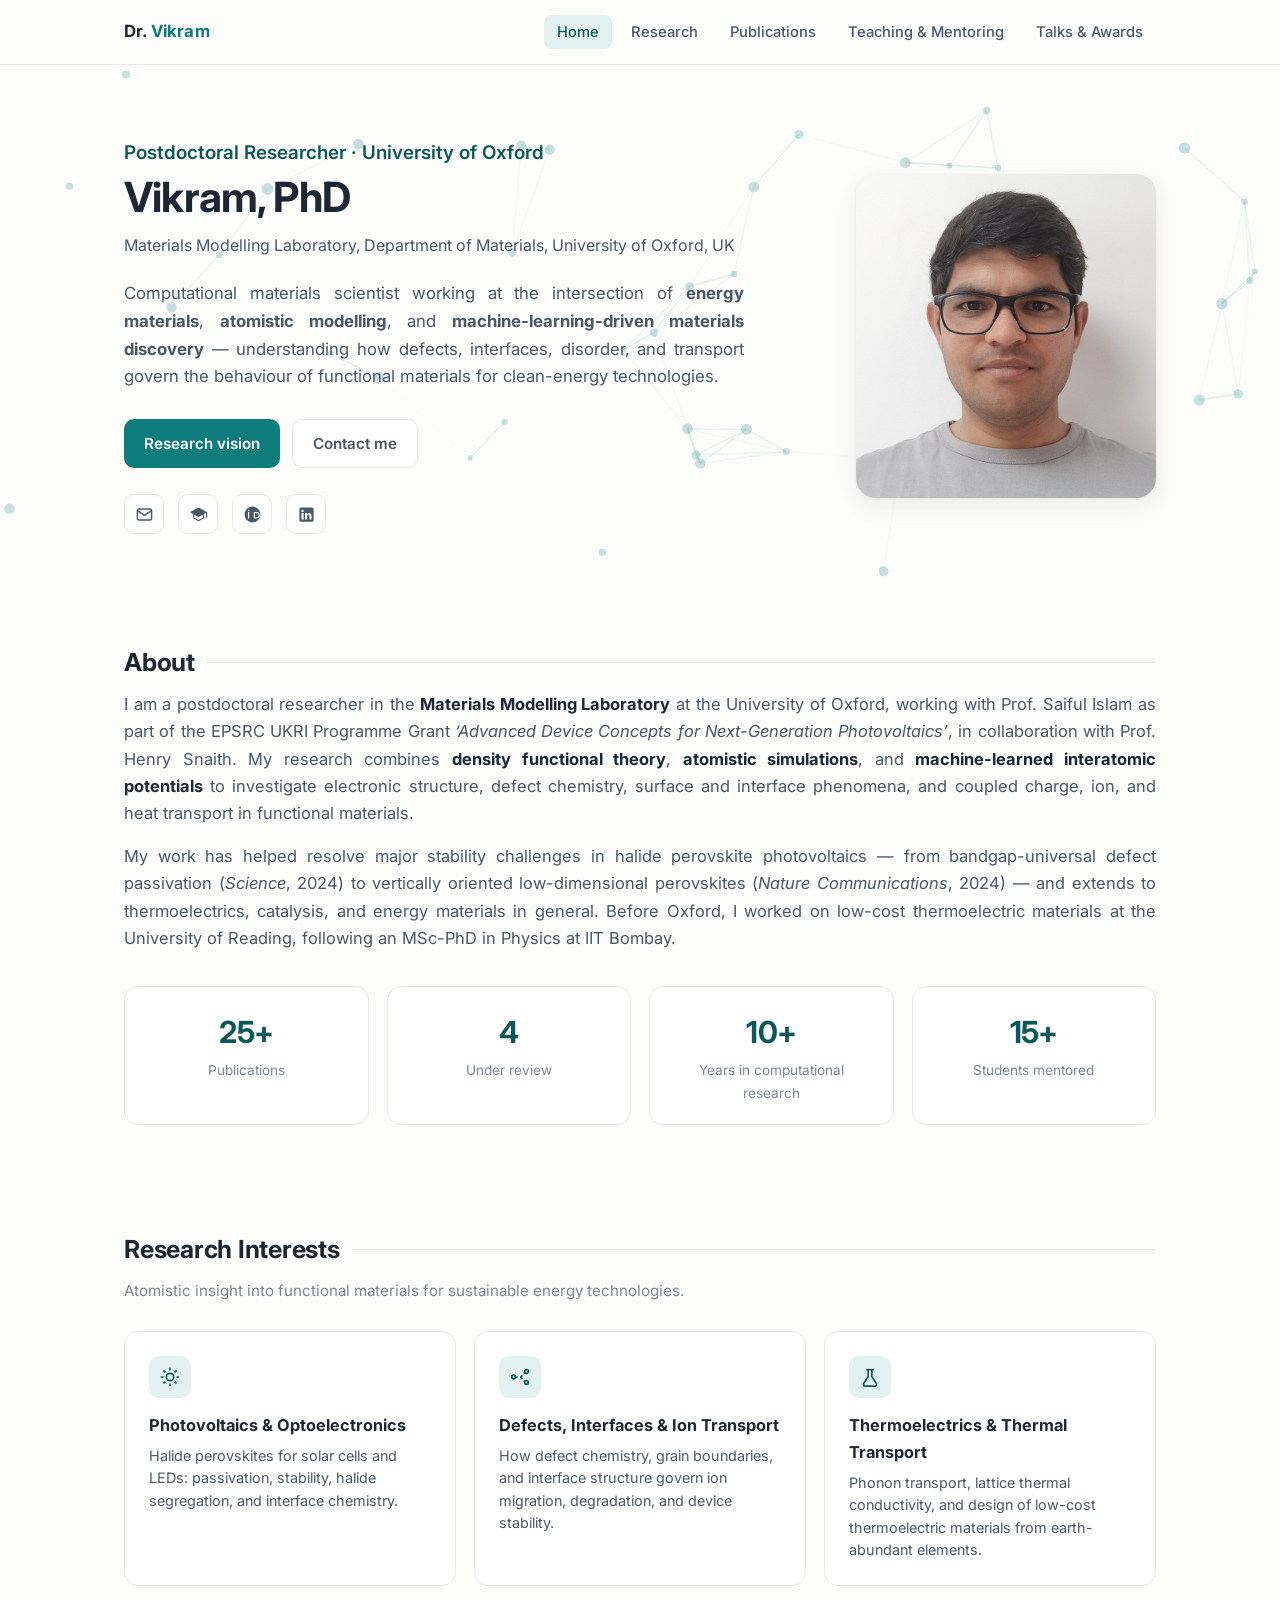
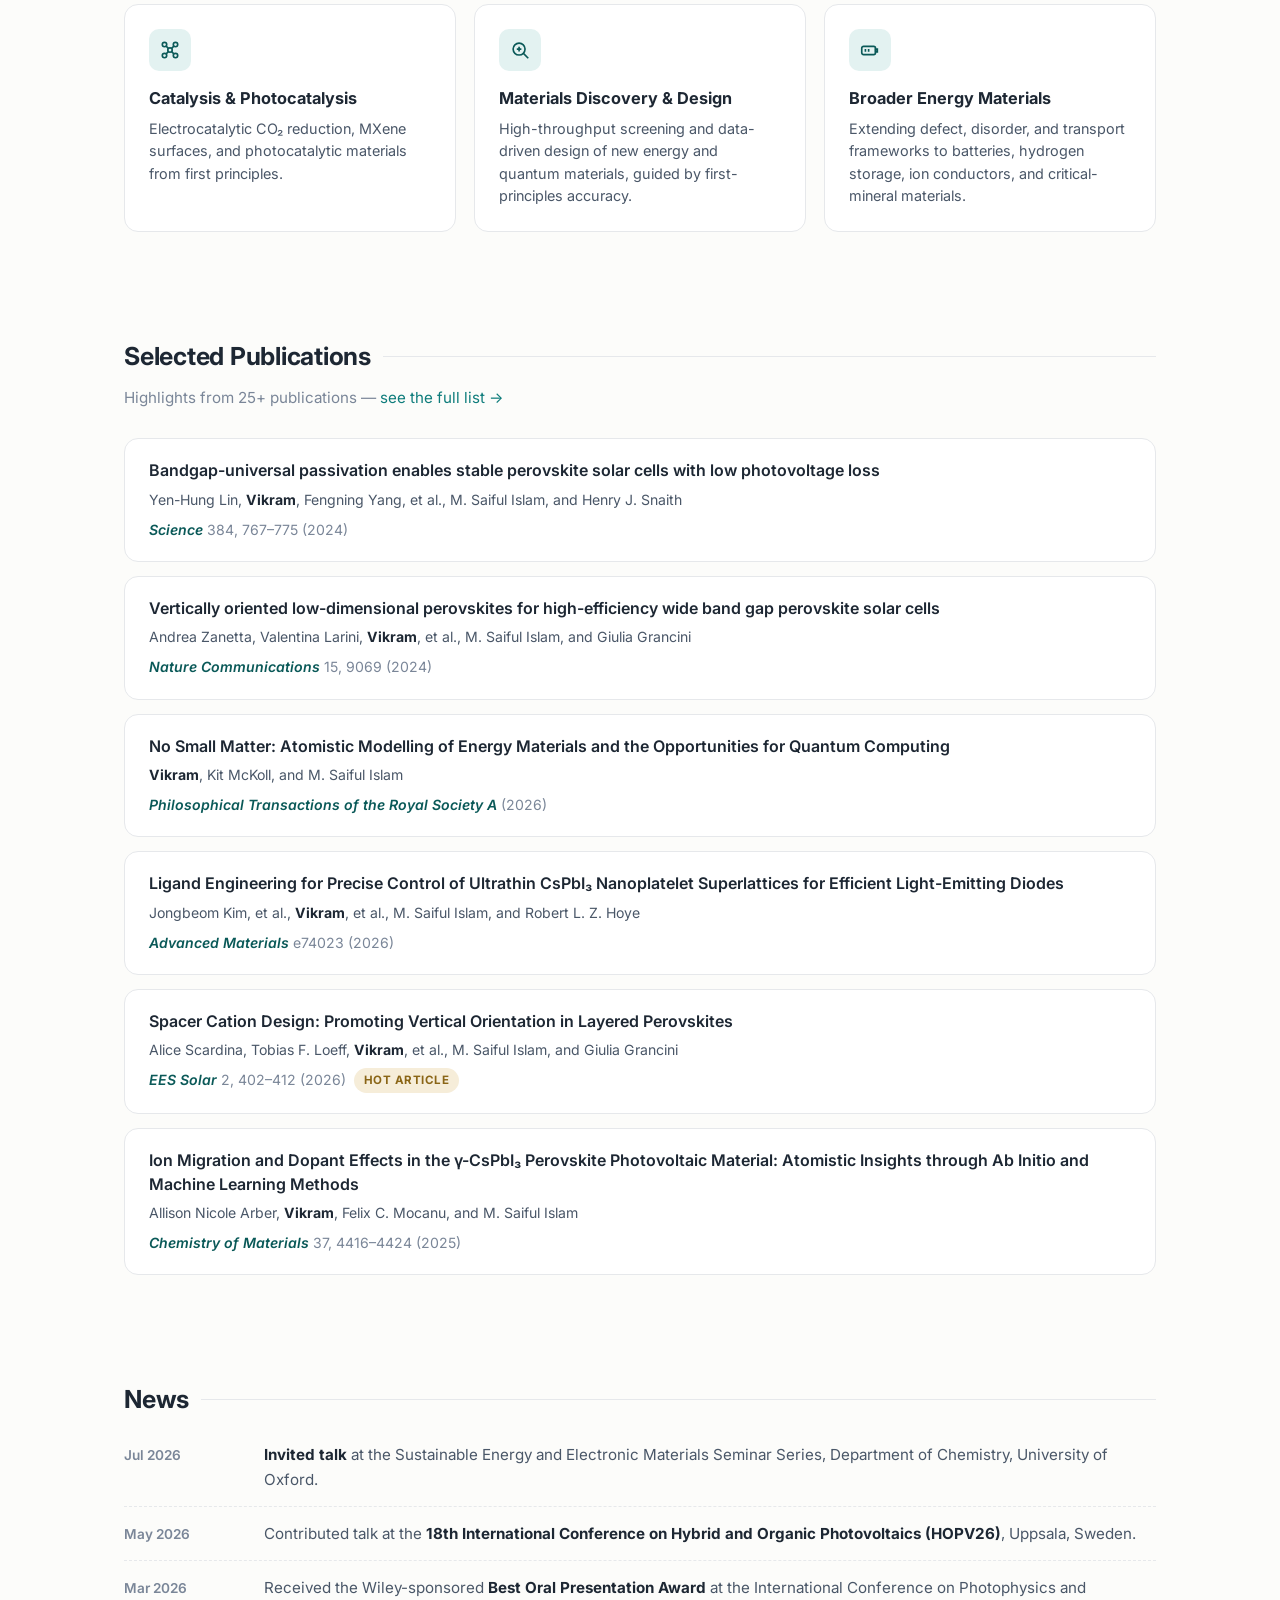
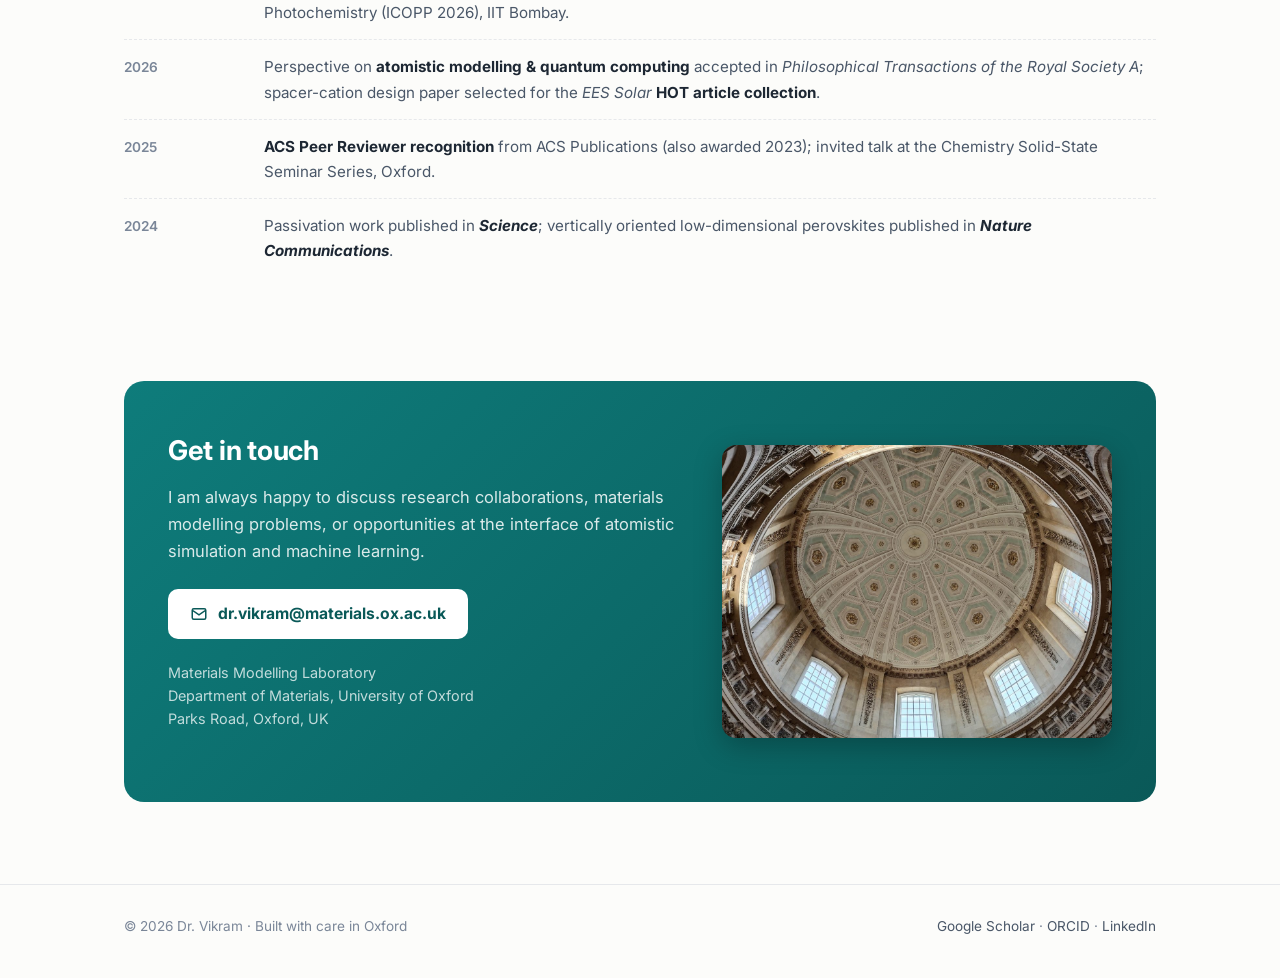
==== index.html @ 6ea8438c "Personal academic website — initial version Five-page static site: home, research, publications, tea" ====
﻿<!DOCTYPE html>
<html lang="en">
<head>
  <meta charset="UTF-8">
  <meta name="viewport" content="width=device-width, initial-scale=1.0">
  <title>Dr. Vikram — Computational Materials Scientist</title>
  <meta name="description" content="Dr. Vikram — Postdoctoral Researcher at the University of Oxford. Computational materials scientist working on energy materials, atomistic modelling, and machine-learning-driven materials discovery.">
  <link rel="preconnect" href="https://fonts.googleapis.com">
  <link rel="preconnect" href="https://fonts.gstatic.com" crossorigin>
  <link href="https://fonts.googleapis.com/css2?family=Inter:wght@400;500;600;700;800&display=swap" rel="stylesheet">
  <link rel="stylesheet" href="css/style.css">
</head>
<body>

<nav class="nav">
  <div class="nav-inner">
    <a class="nav-brand" href="index.html">Dr. <span>Vikram</span></a>
    <button class="nav-toggle" aria-label="Toggle menu">
      <svg viewBox="0 0 24 24" fill="none" stroke="currentColor" stroke-width="2" stroke-linecap="round"><line x1="4" y1="7" x2="20" y2="7"/><line x1="4" y1="12" x2="20" y2="12"/><line x1="4" y1="17" x2="20" y2="17"/></svg>
    </button>
    <ul class="nav-links">
      <li><a href="index.html" class="active">Home</a></li>
      <li><a href="research.html">Research</a></li>
      <li><a href="publications.html">Publications</a></li>
      <li><a href="teaching.html">Teaching &amp; Mentoring</a></li>
      <li><a href="talks.html">Talks &amp; Awards</a></li>
    </ul>
  </div>
</nav>

<header class="hero">
  <canvas class="hero-bg" id="hero-canvas" aria-hidden="true"></canvas>
  <div class="container hero-grid">
    <div>
      <p class="subtitle">Postdoctoral Researcher · University of Oxford</p>
      <h1>Vikram, PhD</h1>
      <p class="affiliation">Materials Modelling Laboratory, Department of Materials, University of Oxford, UK</p>
      <p class="lead">
        Computational materials scientist working at the intersection of <strong>energy materials</strong>,
        <strong>atomistic modelling</strong>, and <strong>machine-learning-driven materials discovery</strong> —
        understanding how defects, interfaces, disorder, and transport govern the behaviour of
        functional materials for clean-energy technologies.
      </p>
      <div class="hero-actions">
        <a class="btn btn-primary" href="research.html">Research vision</a>
        <a class="btn btn-ghost" href="#contact">Contact me</a>
      </div>
      <div class="icon-row">
        <a href="mailto:dr.vikram@materials.ox.ac.uk" aria-label="Email" title="Email">
          <svg viewBox="0 0 24 24" fill="none" stroke="currentColor" stroke-width="1.8"><rect x="3" y="5" width="18" height="14" rx="2"/><path d="M3 7l9 6 9-6"/></svg>
        </a>
        <a href="https://scholar.google.com/citations?user=Y_mPQDgAAAAJ&amp;hl=en" target="_blank" rel="noopener" aria-label="Google Scholar" title="Google Scholar">
          <svg viewBox="0 0 24 24" fill="currentColor"><path d="M12 3L1 9l4 2.18v4.82c0 .5.28.96.72 1.2l5.56 3.04c.45.24.99.24 1.44 0l5.56-3.04c.44-.24.72-.7.72-1.2v-4.82L21.5 10v6h1.5V9L12 3zm5.5 12.99l-5.5 3-5.5-3v-3.72L12 15l5.5-2.73v3.72z"/></svg>
        </a>
        <a href="https://orcid.org/0000-0002-5734-6905" target="_blank" rel="noopener" aria-label="ORCID" title="ORCID">
          <svg viewBox="0 0 24 24" fill="currentColor"><path d="M12 2C6.48 2 2 6.48 2 12s4.48 10 10 10 10-4.48 10-10S17.52 2 12 2zM7.86 17.06H6.35V8.99h1.51v8.07zm-.76-9.17c-.55 0-.99-.44-.99-.99s.44-.99.99-.99.99.44.99.99-.44.99-.99.99zm10.03 9.17h-3.6V8.99h3.46c2.83 0 4.44 1.68 4.44 4.03 0 2.39-1.72 4.04-4.3 4.04zm-.14-6.72h-1.95v5.37h1.99c1.86 0 2.88-1.09 2.88-2.69 0-1.58-1.03-2.68-2.92-2.68z"/></svg>
        </a>
        <a href="https://www.linkedin.com/in/dr-vikram-b2b9211b3/" target="_blank" rel="noopener" aria-label="LinkedIn" title="LinkedIn">
          <svg viewBox="0 0 24 24" fill="currentColor"><path d="M19 3a2 2 0 012 2v14a2 2 0 01-2 2H5a2 2 0 01-2-2V5a2 2 0 012-2h14zM8.34 18.34V10.2H5.67v8.14h2.67zM7 9.08a1.55 1.55 0 100-3.1 1.55 1.55 0 000 3.1zm11.34 9.26v-4.66c0-2.5-1.33-3.66-3.11-3.66-1.43 0-2.08.79-2.44 1.35V10.2H10.1c.04.76 0 8.14 0 8.14h2.68v-4.55c0-.24.02-.48.09-.66.19-.48.63-.98 1.37-.98.97 0 1.36.74 1.36 1.82v4.37h2.74z"/></svg>
        </a>
      </div>
    </div>
    <img class="hero-photo" src="assets/photo.jpeg" alt="Portrait of Dr. Vikram">
  </div>
</header>

<main class="container">

  <section id="about" class="reveal">
    <h2 class="section-title">About</h2>
    <div class="prose">
      <p>
        I am a postdoctoral researcher in the <strong>Materials Modelling Laboratory</strong> at the University of
        Oxford, working with Prof. Saiful Islam as part of the EPSRC UKRI Programme Grant
        <em>&lsquo;Advanced Device Concepts for Next-Generation Photovoltaics&rsquo;</em>, in collaboration with
        Prof. Henry Snaith. My research combines <strong>density functional theory</strong>, <strong>atomistic
        simulations</strong>, and <strong>machine-learned interatomic potentials</strong> to investigate electronic
        structure, defect chemistry, surface and interface phenomena, and coupled charge, ion, and heat transport
        in functional materials.
      </p>
      <p>
        My work has helped resolve major stability challenges in halide perovskite photovoltaics — from
        bandgap-universal defect passivation (<em>Science</em>, 2024) to vertically oriented low-dimensional
        perovskites (<em>Nature Communications</em>, 2024) — and extends to thermoelectrics, catalysis, and
        energy materials in general. Before Oxford, I worked on low-cost thermoelectric
        materials at the University of Reading, following an MSc-PhD in Physics at IIT Bombay.
      </p>
    </div>
    <div class="stats">
      <div class="stat"><div class="num">25+</div><div class="label">Publications</div></div>
      <div class="stat"><div class="num">4</div><div class="label">Under review</div></div>
      <div class="stat"><div class="num">10+</div><div class="label">Years in computational research</div></div>
      <div class="stat"><div class="num">15+</div><div class="label">Students mentored</div></div>
    </div>
  </section>

  <section id="interests" class="reveal">
    <h2 class="section-title">Research Interests</h2>
    <p class="section-sub">Atomistic insight into functional materials for sustainable energy technologies.</p>
    <div class="card-grid">
      <div class="card">
        <div class="card-icon"><svg viewBox="0 0 24 24" fill="none" stroke="currentColor" stroke-width="1.8"><circle cx="12" cy="12" r="4"/><path d="M12 2v3M12 19v3M2 12h3M19 12h3M4.9 4.9l2.1 2.1M17 17l2.1 2.1M19.1 4.9L17 7M7 17l-2.1 2.1"/></svg></div>
        <h3>Photovoltaics &amp; Optoelectronics</h3>
        <p>Halide perovskites for solar cells and LEDs: passivation, stability, halide segregation, and interface chemistry.</p>
      </div>
      <div class="card">
        <div class="card-icon"><svg viewBox="0 0 24 24" fill="none" stroke="currentColor" stroke-width="1.8"><circle cx="5" cy="12" r="2"/><circle cx="19" cy="6" r="2"/><circle cx="19" cy="18" r="2"/><path d="M7 12h6M13 12l4-5M13 12l4 5" stroke-dasharray="2.5 2.5"/></svg></div>
        <h3>Defects, Interfaces &amp; Ion Transport</h3>
        <p>How defect chemistry, grain boundaries, and interface structure govern ion migration, degradation, and device stability.</p>
      </div>
      <div class="card">
        <div class="card-icon"><svg viewBox="0 0 24 24" fill="none" stroke="currentColor" stroke-width="1.8"><path d="M14 4v7.5l4.5 7A2 2 0 0116.8 22H7.2a2 2 0 01-1.7-3.5L10 11.5V4"/><path d="M8 4h8"/></svg></div>
        <h3>Thermoelectrics &amp; Thermal Transport</h3>
        <p>Phonon transport, lattice thermal conductivity, and design of low-cost thermoelectric materials from earth-abundant elements.</p>
      </div>
      <div class="card">
        <div class="card-icon"><svg viewBox="0 0 24 24" fill="none" stroke="currentColor" stroke-width="1.8"><circle cx="6" cy="6" r="2.4"/><circle cx="18" cy="6" r="2.4"/><circle cx="6" cy="18" r="2.4"/><circle cx="18" cy="18" r="2.4"/><circle cx="12" cy="12" r="2.4"/><path d="M7.8 7.8l2.4 2.4M16.2 7.8l-2.4 2.4M7.8 16.2l2.4-2.4M16.2 16.2l-2.4-2.4"/></svg></div>
        <h3>Catalysis &amp; Photocatalysis</h3>
        <p>Electrocatalytic CO&#8322; reduction, MXene surfaces, and photocatalytic materials from first principles.</p>
      </div>
      <div class="card">
        <div class="card-icon"><svg viewBox="0 0 24 24" fill="none" stroke="currentColor" stroke-width="1.8"><circle cx="11" cy="11" r="6.5"/><path d="M16 16l5 5"/><path d="M8.5 11h5M11 8.5v5"/></svg></div>
        <h3>Materials Discovery &amp; Design</h3>
        <p>High-throughput screening and data-driven design of new energy and quantum materials, guided by first-principles accuracy.</p>
      </div>
      <div class="card">
        <div class="card-icon"><svg viewBox="0 0 24 24" fill="none" stroke="currentColor" stroke-width="1.8"><rect x="3" y="8" width="15" height="9" rx="2"/><path d="M18 11h2v3h-2z"/><path d="M7 11v3M10.5 11v3"/></svg></div>
        <h3>Broader Energy Materials</h3>
        <p>Extending defect, disorder, and transport frameworks to batteries, hydrogen storage, ion conductors, and critical-mineral materials.</p>
      </div>
    </div>
  </section>

  <section id="selected-pubs" class="reveal">
    <h2 class="section-title">Selected Publications</h2>
    <p class="section-sub">Highlights from 25+ publications — <a href="publications.html">see the full list &rarr;</a></p>
    <ul class="pub-list">
      <li class="pub">
        <div class="pub-title">Bandgap-universal passivation enables stable perovskite solar cells with low photovoltage loss</div>
        <div class="pub-authors">Yen-Hung Lin, <span class="me">Vikram</span>, Fengning Yang, et al., M. Saiful Islam, and Henry J. Snaith</div>
        <div class="pub-venue"><span class="journal">Science</span> 384, 767–775 (2024)</div>
      </li>
      <li class="pub">
        <div class="pub-title">Vertically oriented low-dimensional perovskites for high-efficiency wide band gap perovskite solar cells</div>
        <div class="pub-authors">Andrea Zanetta, Valentina Larini, <span class="me">Vikram</span>, et al., M. Saiful Islam, and Giulia Grancini</div>
        <div class="pub-venue"><span class="journal">Nature Communications</span> 15, 9069 (2024)</div>
      </li>
      <li class="pub">
        <div class="pub-title">No Small Matter: Atomistic Modelling of Energy Materials and the Opportunities for Quantum Computing</div>
        <div class="pub-authors"><span class="me">Vikram</span>, Kit McKoll, and M. Saiful Islam</div>
        <div class="pub-venue"><span class="journal">Philosophical Transactions of the Royal Society A</span> (2026)</div>
      </li>
      <li class="pub">
        <div class="pub-title">Ligand Engineering for Precise Control of Ultrathin CsPbI&#8323; Nanoplatelet Superlattices for Efficient Light-Emitting Diodes</div>
        <div class="pub-authors">Jongbeom Kim, et al., <span class="me">Vikram</span>, et al., M. Saiful Islam, and Robert L. Z. Hoye</div>
        <div class="pub-venue"><span class="journal">Advanced Materials</span> e74023 (2026)</div>
      </li>
      <li class="pub">
        <div class="pub-title">Spacer Cation Design: Promoting Vertical Orientation in Layered Perovskites</div>
        <div class="pub-authors">Alice Scardina, Tobias F. Loeff, <span class="me">Vikram</span>, et al., M. Saiful Islam, and Giulia Grancini</div>
        <div class="pub-venue"><span class="journal">EES Solar</span> 2, 402–412 (2026)<span class="badge gold">HOT Article</span></div>
      </li>
      <li class="pub">
        <div class="pub-title">Ion Migration and Dopant Effects in the &gamma;-CsPbI&#8323; Perovskite Photovoltaic Material: Atomistic Insights through Ab Initio and Machine Learning Methods</div>
        <div class="pub-authors">Allison Nicole Arber, <span class="me">Vikram</span>, Felix C. Mocanu, and M. Saiful Islam</div>
        <div class="pub-venue"><span class="journal">Chemistry of Materials</span> 37, 4416–4424 (2025)</div>
      </li>
    </ul>
  </section>

  <section id="news" class="reveal">
    <h2 class="section-title">News</h2>
    <ul class="news-list">
      <li class="news-item">
        <div class="news-date">Jul 2026</div>
        <div class="news-text"><strong>Invited talk</strong> at the Sustainable Energy and Electronic Materials Seminar Series, Department of Chemistry, University of Oxford.</div>
      </li>
      <li class="news-item">
        <div class="news-date">May 2026</div>
        <div class="news-text">Contributed talk at the <strong>18th International Conference on Hybrid and Organic Photovoltaics (HOPV26)</strong>, Uppsala, Sweden.</div>
      </li>
      <li class="news-item">
        <div class="news-date">Mar 2026</div>
        <div class="news-text">Received the Wiley-sponsored <strong>Best Oral Presentation Award</strong> at the International Conference on Photophysics and Photochemistry (ICOPP 2026), IIT Bombay.</div>
      </li>
      <li class="news-item">
        <div class="news-date">2026</div>
        <div class="news-text">Perspective on <strong>atomistic modelling &amp; quantum computing</strong> accepted in <em>Philosophical Transactions of the Royal Society A</em>; spacer-cation design paper selected for the <em>EES Solar</em> <strong>HOT article collection</strong>.</div>
      </li>
      <li class="news-item">
        <div class="news-date">2025</div>
        <div class="news-text"><strong>ACS Peer Reviewer recognition</strong> from ACS Publications (also awarded 2023); invited talk at the Chemistry Solid-State Seminar Series, Oxford.</div>
      </li>
      <li class="news-item">
        <div class="news-date">2024</div>
        <div class="news-text">Passivation work published in <strong><em>Science</em></strong>; vertically oriented low-dimensional perovskites published in <strong><em>Nature Communications</em></strong>.</div>
      </li>
    </ul>
  </section>

  <section id="contact" class="reveal">
    <div class="contact-box">
      <div class="contact-grid">
        <div>
          <h2>Get in touch</h2>
          <p>
            I am always happy to discuss research collaborations, materials modelling problems,
            or opportunities at the interface of atomistic simulation and machine learning.
          </p>
          <a class="email" href="mailto:dr.vikram@materials.ox.ac.uk">
            <svg width="18" height="18" viewBox="0 0 24 24" fill="none" stroke="currentColor" stroke-width="2"><rect x="3" y="5" width="18" height="14" rx="2"/><path d="M3 7l9 6 9-6"/></svg>
            dr.vikram@materials.ox.ac.uk
          </a>
          <p class="addr">
            Materials Modelling Laboratory<br>
            Department of Materials, University of Oxford<br>
            Parks Road, Oxford, UK
          </p>
        </div>
        <img class="contact-photo" src="assets/contact.jpg" alt="Looking up into an ornate dome ceiling in Oxford">
      </div>
    </div>
  </section>

</main>

<footer>
  <div class="footer-inner">
    <div>&copy; 2026 Dr. Vikram · Built with care in Oxford</div>
    <div>
      <a href="https://scholar.google.com/citations?user=Y_mPQDgAAAAJ&amp;hl=en" target="_blank" rel="noopener">Google Scholar</a> ·
      <a href="https://orcid.org/0000-0002-5734-6905" target="_blank" rel="noopener">ORCID</a> ·
      <a href="https://www.linkedin.com/in/dr-vikram-b2b9211b3/" target="_blank" rel="noopener">LinkedIn</a>
    </div>
  </div>
</footer>

<script src="js/main.js"></script>
<script src="js/hero-bg.js"></script>
</body>
</html>
---- css/style.css ----
/* ===== Vikram — personal academic website ===== */
:root {
  --bg: #fcfcfa;
  --surface: #ffffff;
  --ink: #1d2733;
  --ink-soft: #4a5768;
  --ink-faint: #7a8698;
  --accent: #0e7c7b;
  --accent-dark: #0a5958;
  --accent-soft: #e3f2f1;
  --gold: #b98a2e;
  --border: #e6e8eb;
  --shadow: 0 1px 3px rgba(29, 39, 51, 0.06), 0 8px 24px rgba(29, 39, 51, 0.07);
  --radius: 14px;
  --maxw: 1080px;
}

* { margin: 0; padding: 0; box-sizing: border-box; }

html { scroll-behavior: smooth; }

body {
  font-family: "Inter", -apple-system, BlinkMacSystemFont, "Segoe UI", Roboto, Helvetica, Arial, sans-serif;
  background: var(--bg);
  color: var(--ink);
  line-height: 1.65;
  font-size: 16.5px;
  -webkit-font-smoothing: antialiased;
}

img { max-width: 100%; display: block; }

a { color: var(--accent); text-decoration: none; }
a:hover { color: var(--accent-dark); }

.container { max-width: var(--maxw); margin: 0 auto; padding: 0 24px; }

/* ===== Nav ===== */
.nav {
  position: sticky; top: 0; z-index: 50;
  background: rgba(252, 252, 250, 0.92);
  backdrop-filter: blur(10px);
  border-bottom: 1px solid var(--border);
}
.nav-inner {
  max-width: var(--maxw); margin: 0 auto; padding: 0 24px;
  display: flex; align-items: center; justify-content: space-between;
  height: 64px;
}
.nav-brand { font-weight: 700; font-size: 1.05rem; color: var(--ink); letter-spacing: 0.01em; }
.nav-brand span { color: var(--accent); }
.nav-links { display: flex; gap: 6px; list-style: none; align-items: center; }
.nav-links a {
  color: var(--ink-soft); font-size: 0.92rem; font-weight: 500;
  padding: 8px 13px; border-radius: 8px; transition: all 0.15s ease;
}
.nav-links a:hover { color: var(--accent-dark); background: var(--accent-soft); }
.nav-links a.active { color: var(--accent-dark); background: var(--accent-soft); }
.nav-links a.cv-btn {
  color: #fff; background: var(--accent);
  font-weight: 600;
}
.nav-links a.cv-btn:hover { background: var(--accent-dark); }
.nav-toggle {
  display: none; background: none; border: none; cursor: pointer;
  padding: 8px; color: var(--ink);
}
.nav-toggle svg { width: 26px; height: 26px; }

@media (max-width: 820px) {
  .nav-toggle { display: block; }
  .nav-links {
    display: none; position: absolute; top: 64px; left: 0; right: 0;
    flex-direction: column; align-items: stretch; gap: 2px;
    background: var(--surface); border-bottom: 1px solid var(--border);
    padding: 12px 20px 16px; box-shadow: var(--shadow);
  }
  .nav-links.open { display: flex; }
  .nav-links a { padding: 12px 14px; }
}

/* ===== Hero ===== */
.hero { padding: 72px 0 56px; position: relative; overflow: hidden; }
.hero-bg {
  position: absolute; inset: 0; width: 100%; height: 100%;
  pointer-events: none; z-index: 0;
}
.hero .hero-grid { position: relative; z-index: 1; }
.hero-grid {
  display: grid; grid-template-columns: 1fr 300px; gap: 56px; align-items: center;
}
.hero h1 { font-size: 2.6rem; line-height: 1.15; letter-spacing: -0.02em; margin-bottom: 10px; }
.hero .subtitle { font-size: 1.18rem; color: var(--accent-dark); font-weight: 600; margin-bottom: 6px; }
.hero .affiliation { color: var(--ink-soft); font-size: 1rem; margin-bottom: 22px; }
.hero p.lead { color: var(--ink-soft); font-size: 1.05rem; max-width: 620px; margin-bottom: 28px; text-align: justify; }
.hero-photo {
  width: 100%; aspect-ratio: 1 / 1.08; object-fit: cover; object-position: top;
  border-radius: 20px; box-shadow: var(--shadow);
}
.hero-actions { display: flex; gap: 12px; flex-wrap: wrap; }
.btn {
  display: inline-flex; align-items: center; gap: 8px;
  padding: 11px 20px; border-radius: 10px; font-weight: 600; font-size: 0.95rem;
  transition: all 0.15s ease;
}
.btn-primary { background: var(--accent); color: #fff; }
.btn-primary:hover { background: var(--accent-dark); color: #fff; transform: translateY(-1px); }
.btn-ghost { border: 1.5px solid var(--border); color: var(--ink-soft); background: var(--surface); }
.btn-ghost:hover { border-color: var(--accent); color: var(--accent-dark); }

.icon-row { display: flex; gap: 14px; margin-top: 26px; }
.icon-row a {
  display: inline-flex; align-items: center; justify-content: center;
  width: 40px; height: 40px; border-radius: 10px;
  border: 1.5px solid var(--border); color: var(--ink-soft); background: var(--surface);
  transition: all 0.15s ease;
}
.icon-row a:hover { border-color: var(--accent); color: var(--accent-dark); transform: translateY(-2px); }
.icon-row svg { width: 19px; height: 19px; }

@media (max-width: 820px) {
  .hero { padding: 44px 0 40px; }
  .hero-grid { grid-template-columns: 1fr; gap: 32px; }
  .hero-photo { max-width: 260px; margin: 0 auto; order: -1; }
  .hero h1 { font-size: 2.1rem; }
}

/* ===== Sections ===== */
section { padding: 52px 0; }
.section-title {
  font-size: 1.55rem; letter-spacing: -0.01em; margin-bottom: 8px;
  display: flex; align-items: center; gap: 12px;
}
.section-title::after {
  content: ""; flex: 1; height: 1px; background: var(--border);
}
.section-sub { color: var(--ink-faint); font-size: 0.95rem; margin-bottom: 28px; }

/* ===== Interest cards ===== */
.card-grid { display: grid; grid-template-columns: repeat(3, 1fr); gap: 18px; }
@media (max-width: 900px) { .card-grid { grid-template-columns: repeat(2, 1fr); } }
@media (max-width: 580px) { .card-grid { grid-template-columns: 1fr; } }
.card {
  background: var(--surface); border: 1px solid var(--border); border-radius: var(--radius);
  padding: 24px; transition: all 0.2s ease;
}
.card:hover { box-shadow: var(--shadow); transform: translateY(-3px); border-color: #d6e6e5; }
.card .card-icon {
  width: 42px; height: 42px; border-radius: 10px; background: var(--accent-soft);
  display: flex; align-items: center; justify-content: center; margin-bottom: 14px;
  color: var(--accent-dark);
}
.card .card-icon svg { width: 22px; height: 22px; }
.card h3 { font-size: 1.02rem; margin-bottom: 6px; }
.card p { color: var(--ink-soft); font-size: 0.9rem; line-height: 1.55; }

/* ===== Stats ===== */
.stats {
  display: grid; grid-template-columns: repeat(4, 1fr); gap: 18px;
  margin-top: 34px;
}
@media (max-width: 700px) { .stats { grid-template-columns: repeat(2, 1fr); } }
.stat {
  background: var(--surface); border: 1px solid var(--border); border-radius: var(--radius);
  padding: 20px 22px; text-align: center;
}
.stat .num { font-size: 1.9rem; font-weight: 700; color: var(--accent-dark); letter-spacing: -0.02em; }
.stat .label { color: var(--ink-faint); font-size: 0.85rem; margin-top: 2px; }

/* ===== Publications ===== */
.pub-list { list-style: none; display: flex; flex-direction: column; gap: 14px; }
.pub {
  background: var(--surface); border: 1px solid var(--border); border-radius: var(--radius);
  padding: 20px 24px; transition: all 0.18s ease;
}
.pub:hover { box-shadow: var(--shadow); border-color: #d6e6e5; }
.pub .pub-title { font-weight: 600; font-size: 1rem; line-height: 1.45; margin-bottom: 5px; }
.pub .pub-authors { color: var(--ink-soft); font-size: 0.88rem; margin-bottom: 7px; }
.pub .pub-authors .me { font-weight: 700; color: var(--ink); }
.pub .pub-venue { font-size: 0.88rem; color: var(--ink-faint); }
.pub .pub-venue .journal { color: var(--accent-dark); font-weight: 600; font-style: italic; }
.badge {
  display: inline-block; font-size: 0.72rem; font-weight: 700; letter-spacing: 0.04em;
  padding: 3px 10px; border-radius: 999px; margin-left: 8px; vertical-align: 1px;
  background: var(--accent-soft); color: var(--accent-dark); text-transform: uppercase;
}
.badge.gold { background: #f6edd9; color: #8a6516; }
.badge.grey { background: #eef0f3; color: #5b687a; }
.pub-year-heading {
  font-size: 1.05rem; font-weight: 700; color: var(--ink-faint);
  margin: 30px 0 14px; letter-spacing: 0.02em;
}
.pub-year-heading:first-of-type { margin-top: 0; }

/* ===== News / timeline ===== */
.news-list { list-style: none; display: flex; flex-direction: column; gap: 0; }
.news-item {
  display: grid; grid-template-columns: 120px 1fr; gap: 20px;
  padding: 14px 0; border-bottom: 1px dashed var(--border);
}
.news-item:last-child { border-bottom: none; }
.news-date { color: var(--ink-faint); font-size: 0.85rem; font-weight: 600; padding-top: 2px; white-space: nowrap; }
.news-text { color: var(--ink-soft); font-size: 0.95rem; }
.news-text strong { color: var(--ink); }
@media (max-width: 580px) {
  .news-item { grid-template-columns: 1fr; gap: 2px; }
}

/* ===== Research themes ===== */
.theme {
  background: var(--surface); border: 1px solid var(--border); border-radius: var(--radius);
  padding: 32px 34px; margin-bottom: 22px;
}
.theme .theme-kicker {
  font-size: 0.78rem; font-weight: 700; letter-spacing: 0.08em; text-transform: uppercase;
  color: var(--accent-dark); margin-bottom: 8px;
}
.theme h3 { font-size: 1.25rem; margin-bottom: 12px; letter-spacing: -0.01em; }
.theme p { color: var(--ink-soft); font-size: 0.97rem; margin-bottom: 12px; }
.theme p:last-child { margin-bottom: 0; }
.theme ul { color: var(--ink-soft); font-size: 0.95rem; padding-left: 22px; margin-bottom: 10px; }
.theme li { margin-bottom: 6px; }

.theme-fig {
  display: block; max-width: 100%; max-height: 220px; width: auto;
  margin: 6px auto 16px; border-radius: 10px; border: 1px solid var(--border);
  background: #fff;
}

/* Research page: justified text, prose width matched to figures */
.page-research .prose p,
.page-research .theme p { text-align: justify; }
.page-research .prose p { max-width: none; }

/* Homepage: justified About text spanning the full width */
#about .prose p { text-align: justify; max-width: none; }
.fig-caption { color: var(--ink-faint); font-size: 0.82rem; margin-top: -8px; margin-bottom: 14px; text-align: center; }

.prose p { color: var(--ink-soft); margin-bottom: 16px; max-width: 800px; }
.prose strong { color: var(--ink); }

/* ===== Simple lists (teaching, talks) ===== */
.entry-list { list-style: none; display: flex; flex-direction: column; gap: 16px; }
.entry {
  background: var(--surface); border: 1px solid var(--border); border-radius: var(--radius);
  padding: 20px 24px;
}
.entry h3 { font-size: 1.02rem; margin-bottom: 4px; }
.entry .meta { color: var(--ink-faint); font-size: 0.88rem; margin-bottom: 6px; }
.entry p { color: var(--ink-soft); font-size: 0.93rem; }
.entry ul { color: var(--ink-soft); font-size: 0.93rem; padding-left: 20px; margin-top: 6px; }
.entry li { margin-bottom: 4px; }

/* ===== Contact ===== */
.contact-box {
  background: linear-gradient(135deg, #0e7c7b 0%, #0a5958 100%);
  border-radius: 20px; padding: 48px 44px; color: #fff;
}
.contact-box h2 { font-size: 1.7rem; margin-bottom: 10px; letter-spacing: -0.01em; }
.contact-box p { color: rgba(255, 255, 255, 0.85); max-width: 560px; margin-bottom: 24px; }
.contact-box a.email {
  display: inline-flex; align-items: center; gap: 10px;
  background: #fff; color: var(--accent-dark); font-weight: 700;
  padding: 12px 22px; border-radius: 10px; font-size: 0.98rem;
}
.contact-box a.email:hover { transform: translateY(-1px); }
.contact-box .addr { margin-top: 22px; color: rgba(255, 255, 255, 0.75); font-size: 0.9rem; line-height: 1.6; }
.contact-grid { display: grid; grid-template-columns: 1fr 390px; gap: 40px; align-items: center; }
.contact-photo {
  width: 100%; aspect-ratio: 4 / 3; object-fit: cover;
  border-radius: 14px; box-shadow: 0 8px 28px rgba(0, 0, 0, 0.25);
}
@media (max-width: 760px) {
  .contact-grid { grid-template-columns: 1fr; }
  .contact-photo { max-width: 420px; }
}
@media (max-width: 580px) { .contact-box { padding: 34px 26px; } }

/* ===== Footer ===== */
footer {
  border-top: 1px solid var(--border); padding: 30px 0 40px; margin-top: 30px;
  color: var(--ink-faint); font-size: 0.85rem;
}
.footer-inner {
  max-width: var(--maxw); margin: 0 auto; padding: 0 24px;
  display: flex; justify-content: space-between; gap: 16px; flex-wrap: wrap;
}
footer a { color: var(--ink-soft); }

/* ===== Page header (inner pages) ===== */
.page-head { padding: 56px 0 8px; }
.page-head h1 { font-size: 2.1rem; letter-spacing: -0.02em; margin-bottom: 8px; }
.page-head p { color: var(--ink-soft); max-width: 720px; }

/* ===== Reveal animation ===== */
.reveal { opacity: 0; transform: translateY(14px); transition: opacity 0.5s ease, transform 0.5s ease; }
.reveal.visible { opacity: 1; transform: none; }
@media (prefers-reduced-motion: reduce) {
  .reveal { opacity: 1; transform: none; transition: none; }
  html { scroll-behavior: auto; }
}
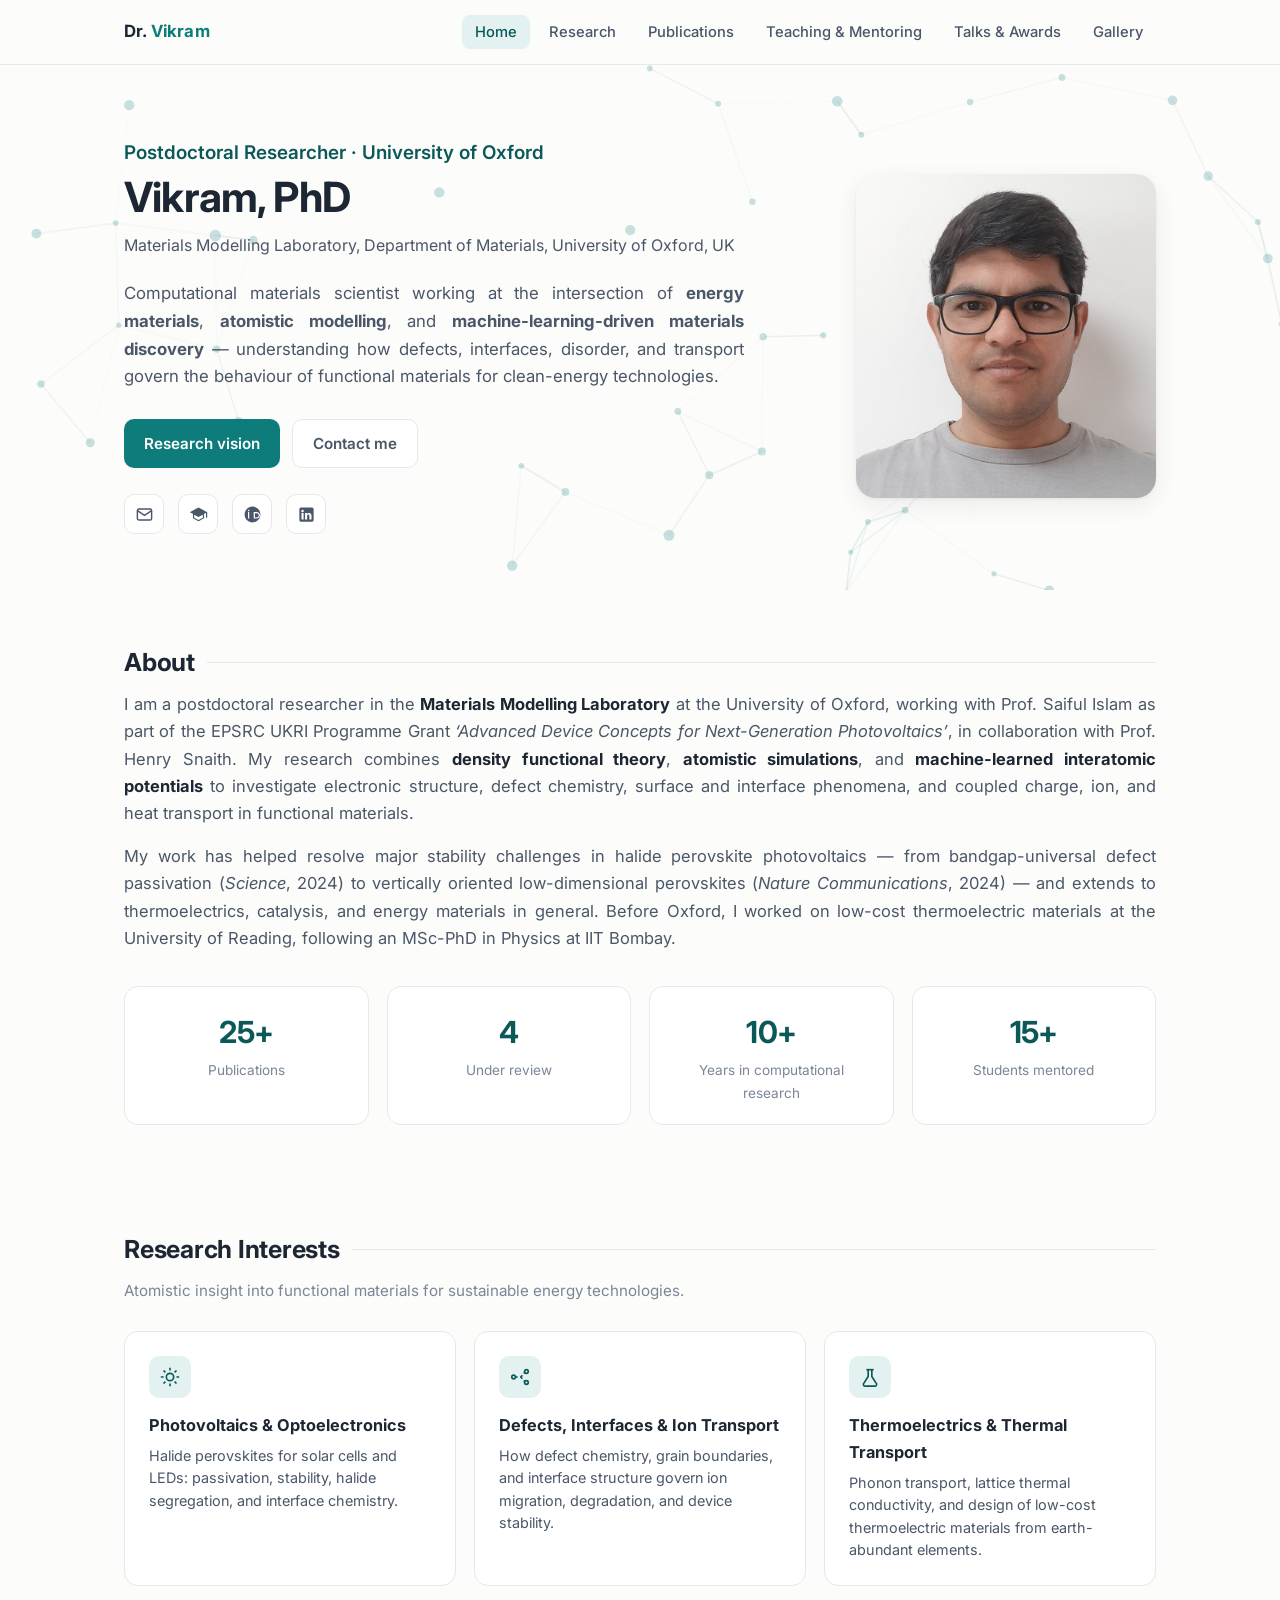
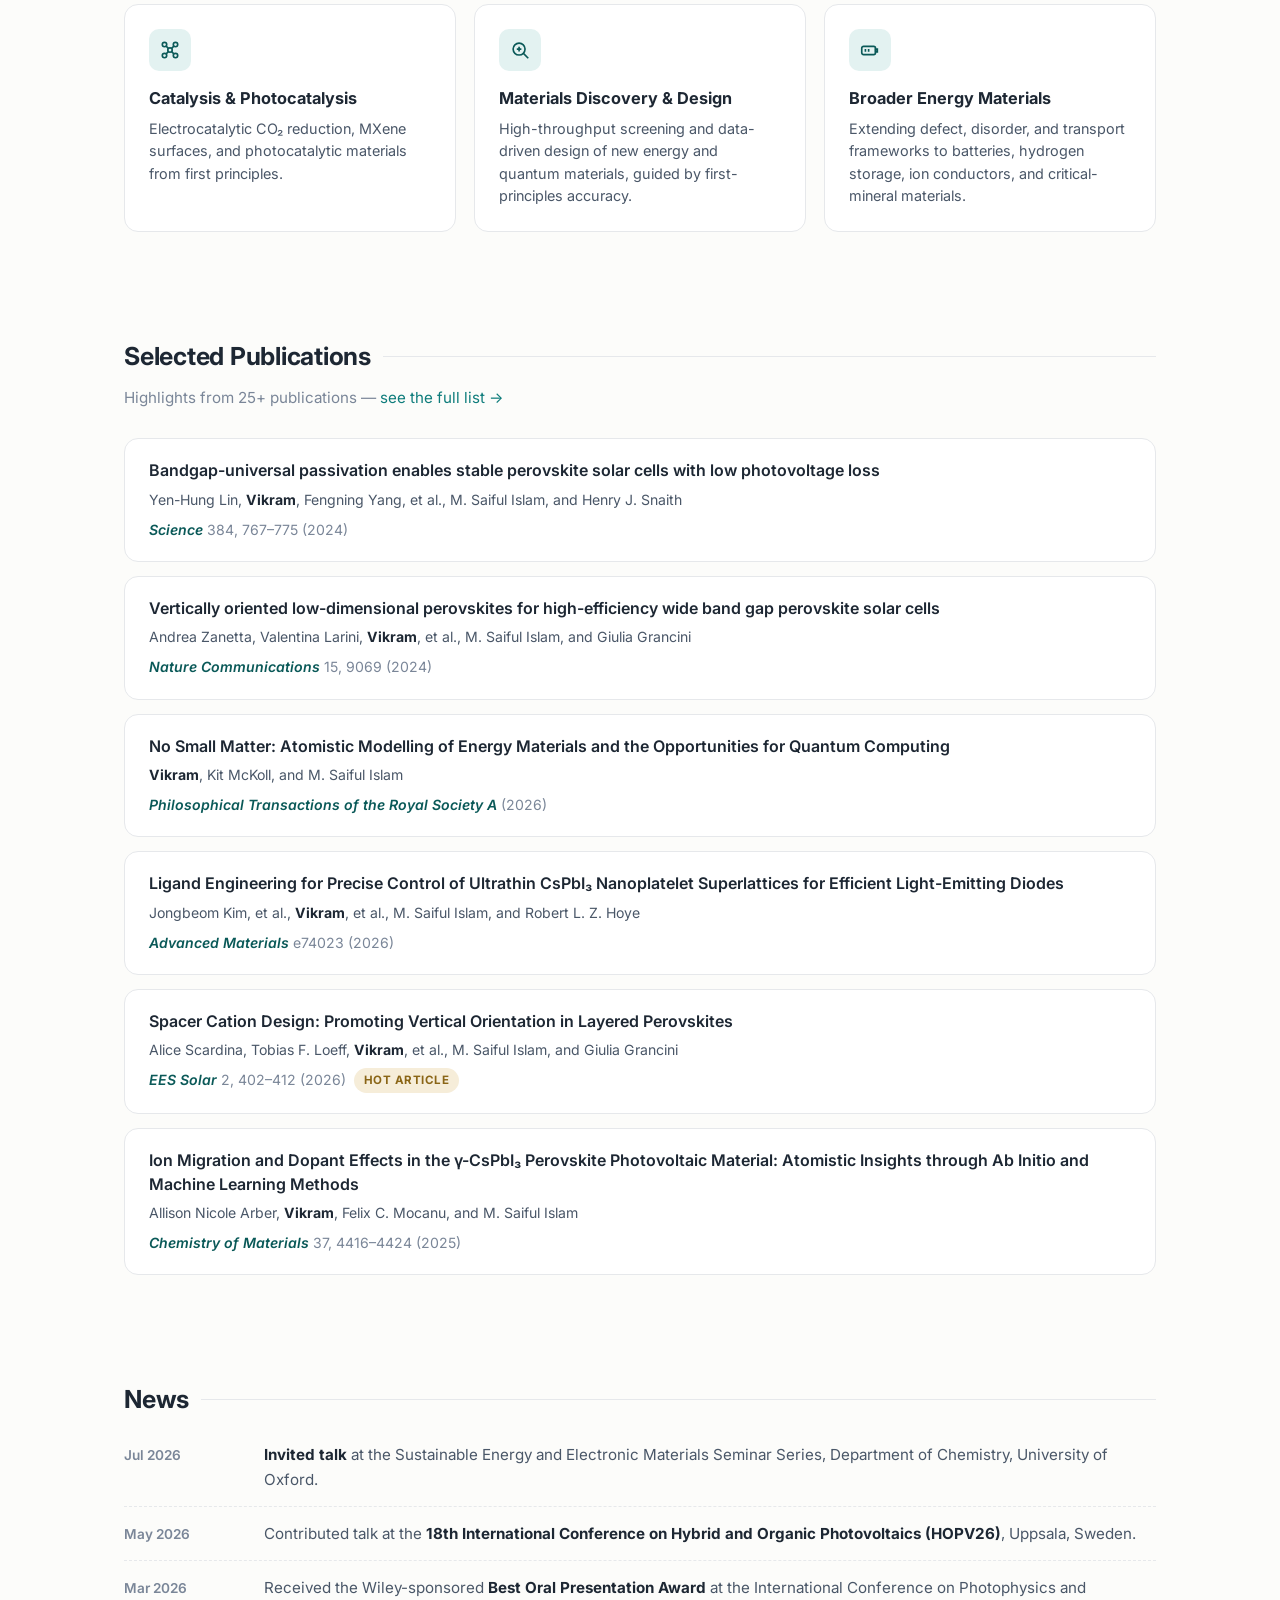
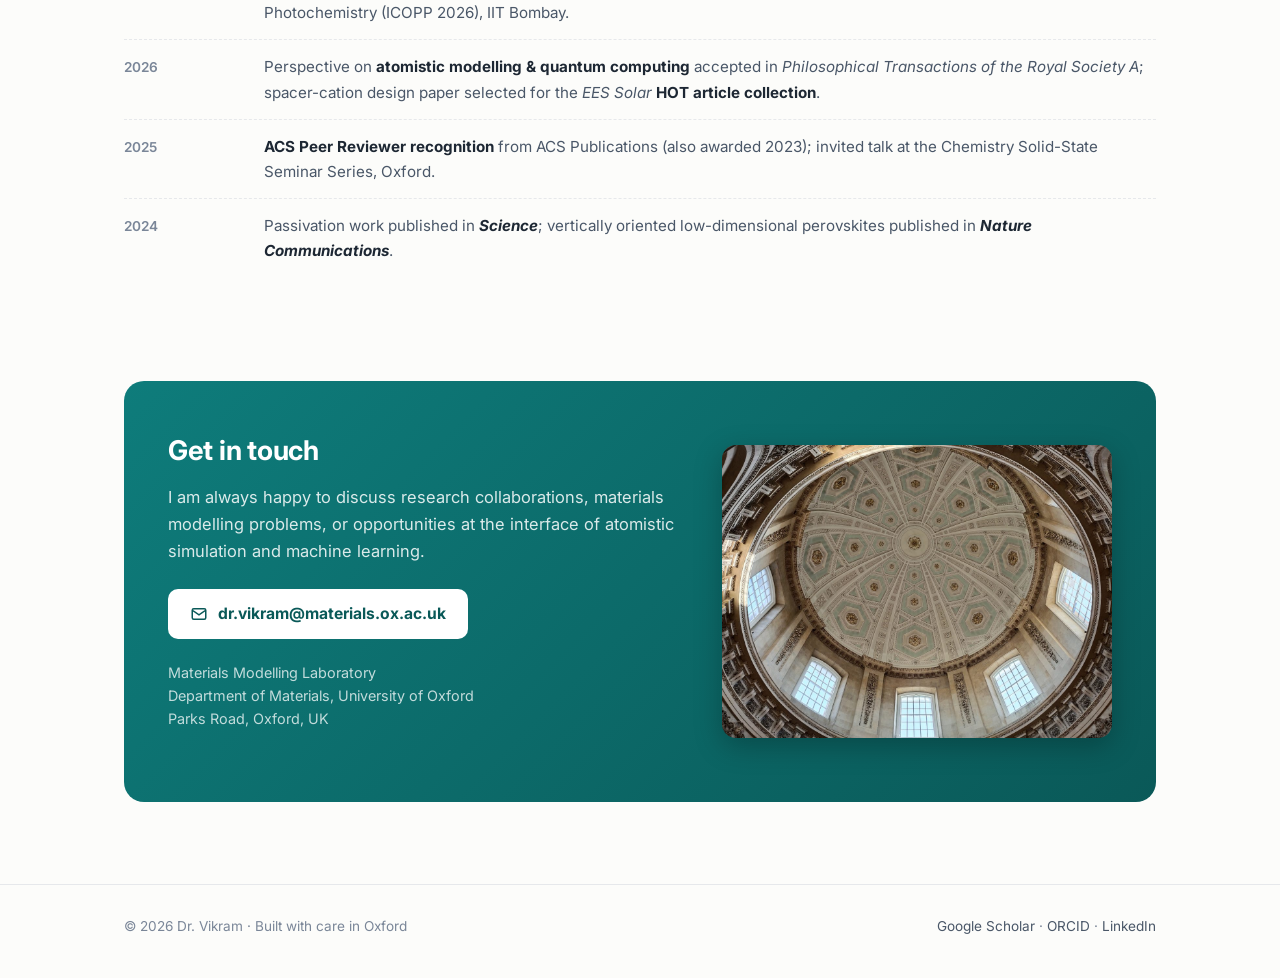
==== commit 58b3f7e1: "Add photo gallery tab; restructure PhD supervision/mentoring entries Co-Authored-By: Claude Fable 5 " ====
--- a/index.html
+++ b/index.html
@@ -24,6 +24,7 @@
       <li><a href="publications.html">Publications</a></li>
       <li><a href="teaching.html">Teaching &amp; Mentoring</a></li>
       <li><a href="talks.html">Talks &amp; Awards</a></li>
+      <li><a href="gallery.html">Gallery</a></li>
     </ul>
   </div>
 </nav>
--- a/css/style.css
+++ b/css/style.css
@@ -292,6 +292,40 @@
 .page-head h1 { font-size: 2.1rem; letter-spacing: -0.02em; margin-bottom: 8px; }
 .page-head p { color: var(--ink-soft); max-width: 720px; }
 
+/* ===== Gallery ===== */
+.gallery-grid {
+  display: grid; grid-template-columns: repeat(3, 1fr); gap: 20px;
+}
+@media (max-width: 900px) { .gallery-grid { grid-template-columns: repeat(2, 1fr); } }
+@media (max-width: 580px) { .gallery-grid { grid-template-columns: 1fr; } }
+.gallery-item {
+  margin: 0; background: var(--surface); border: 1px solid var(--border);
+  border-radius: var(--radius); overflow: hidden; cursor: zoom-in;
+  transition: all 0.2s ease;
+}
+.gallery-item:hover { box-shadow: var(--shadow); transform: translateY(-3px); }
+.gallery-item img {
+  width: 100%; aspect-ratio: 4 / 3; object-fit: cover; display: block;
+}
+.gallery-item figcaption {
+  padding: 13px 16px; color: var(--ink-soft); font-size: 0.86rem; line-height: 1.5;
+}
+.lightbox {
+  display: none; position: fixed; inset: 0; z-index: 100;
+  background: rgba(20, 28, 36, 0.92); padding: 40px;
+  flex-direction: column; align-items: center; justify-content: center; gap: 16px;
+}
+.lightbox.open { display: flex; }
+.lightbox img {
+  max-width: min(1100px, 92vw); max-height: 78vh; object-fit: contain;
+  border-radius: 10px;
+}
+.lightbox-caption { color: rgba(255, 255, 255, 0.85); font-size: 0.95rem; text-align: center; max-width: 720px; }
+.lightbox-close {
+  position: absolute; top: 18px; right: 26px; background: none; border: none;
+  color: #fff; font-size: 2.2rem; cursor: pointer; line-height: 1;
+}
+
 /* ===== Reveal animation ===== */
 .reveal { opacity: 0; transform: translateY(14px); transition: opacity 0.5s ease, transform 0.5s ease; }
 .reveal.visible { opacity: 1; transform: none; }
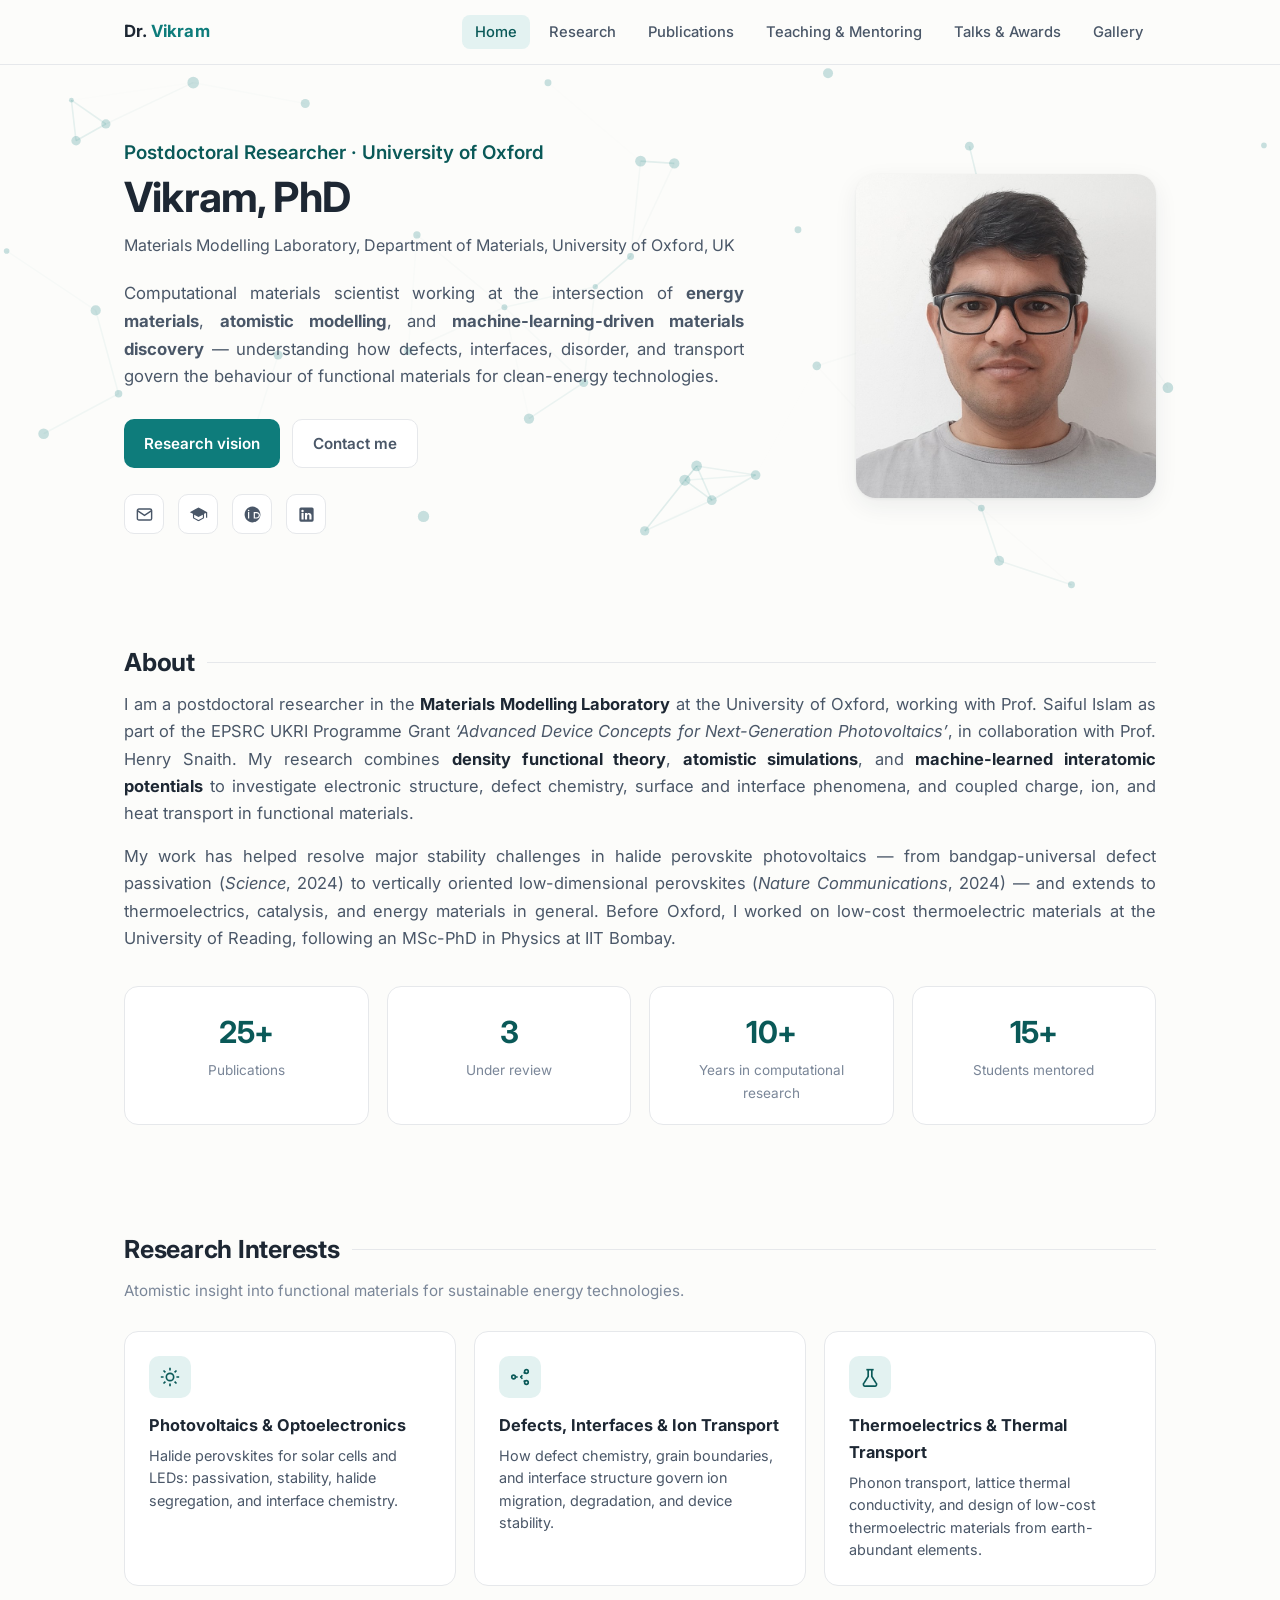
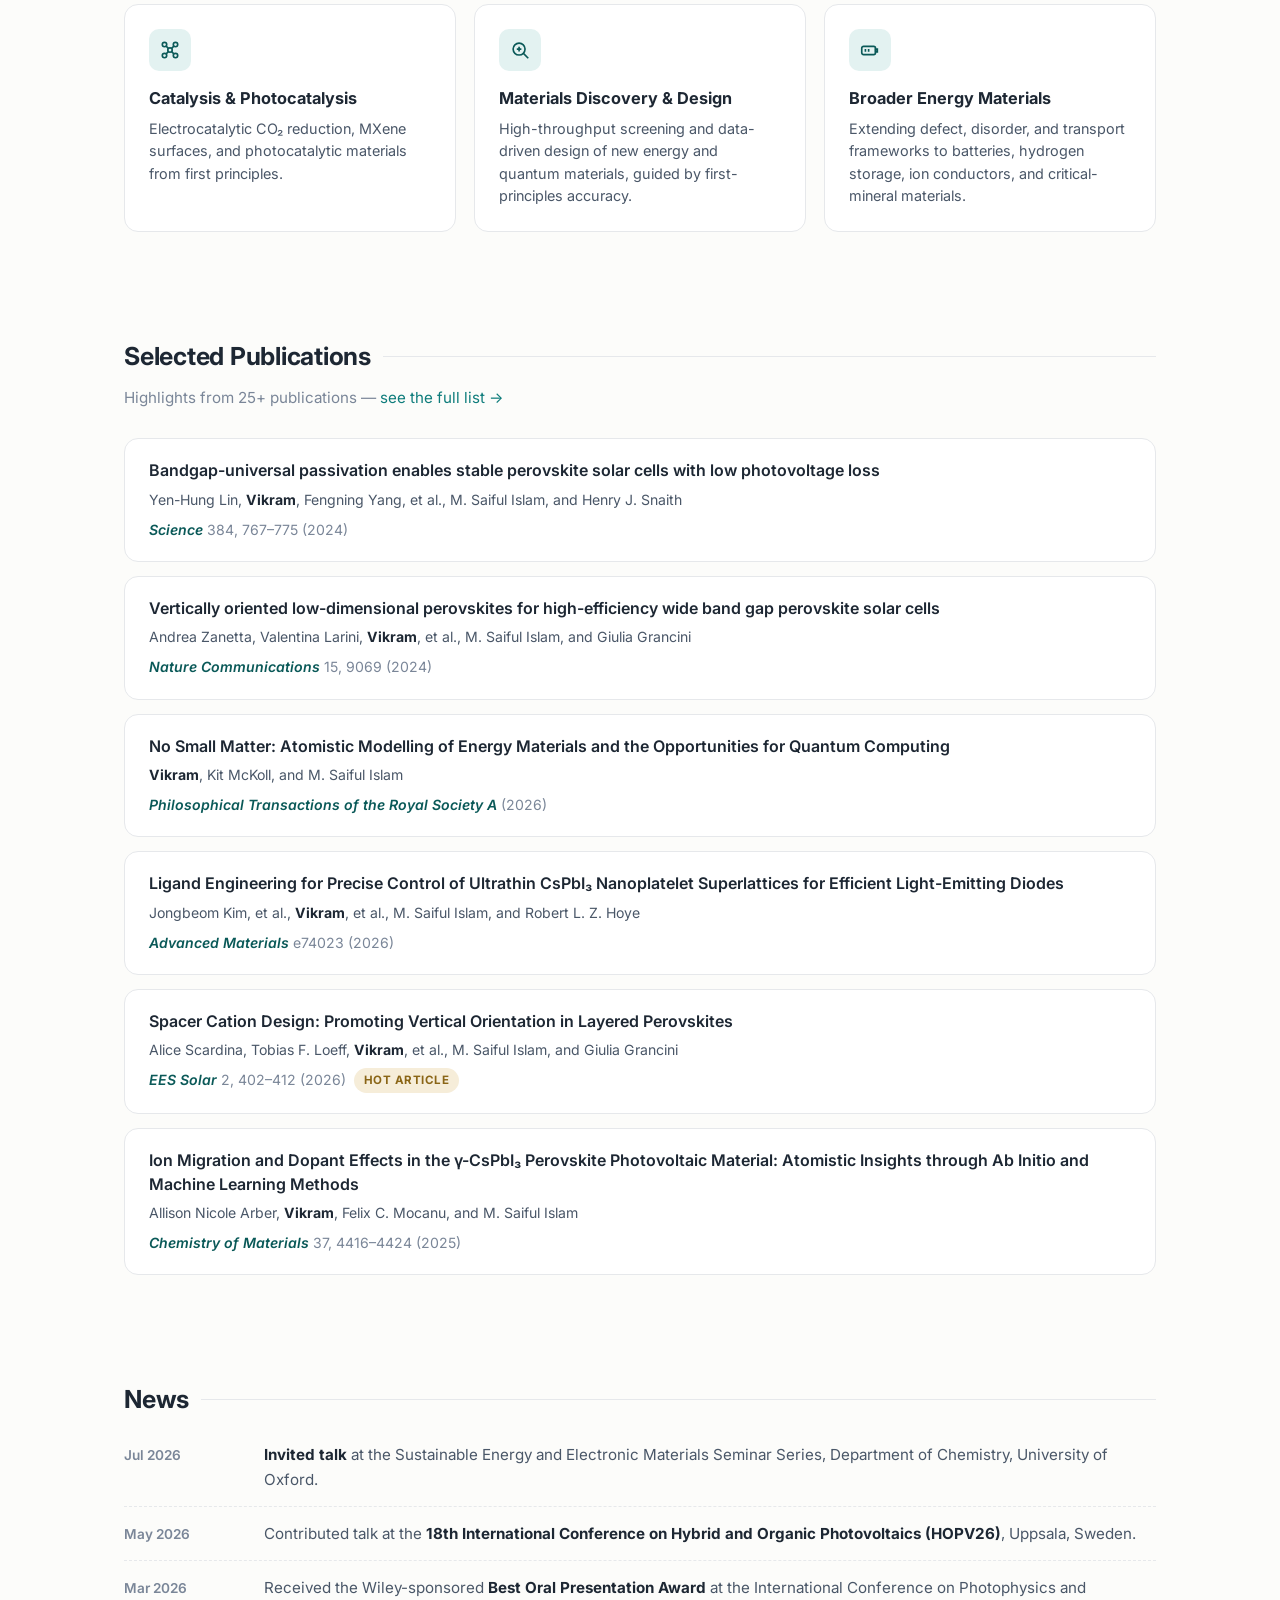
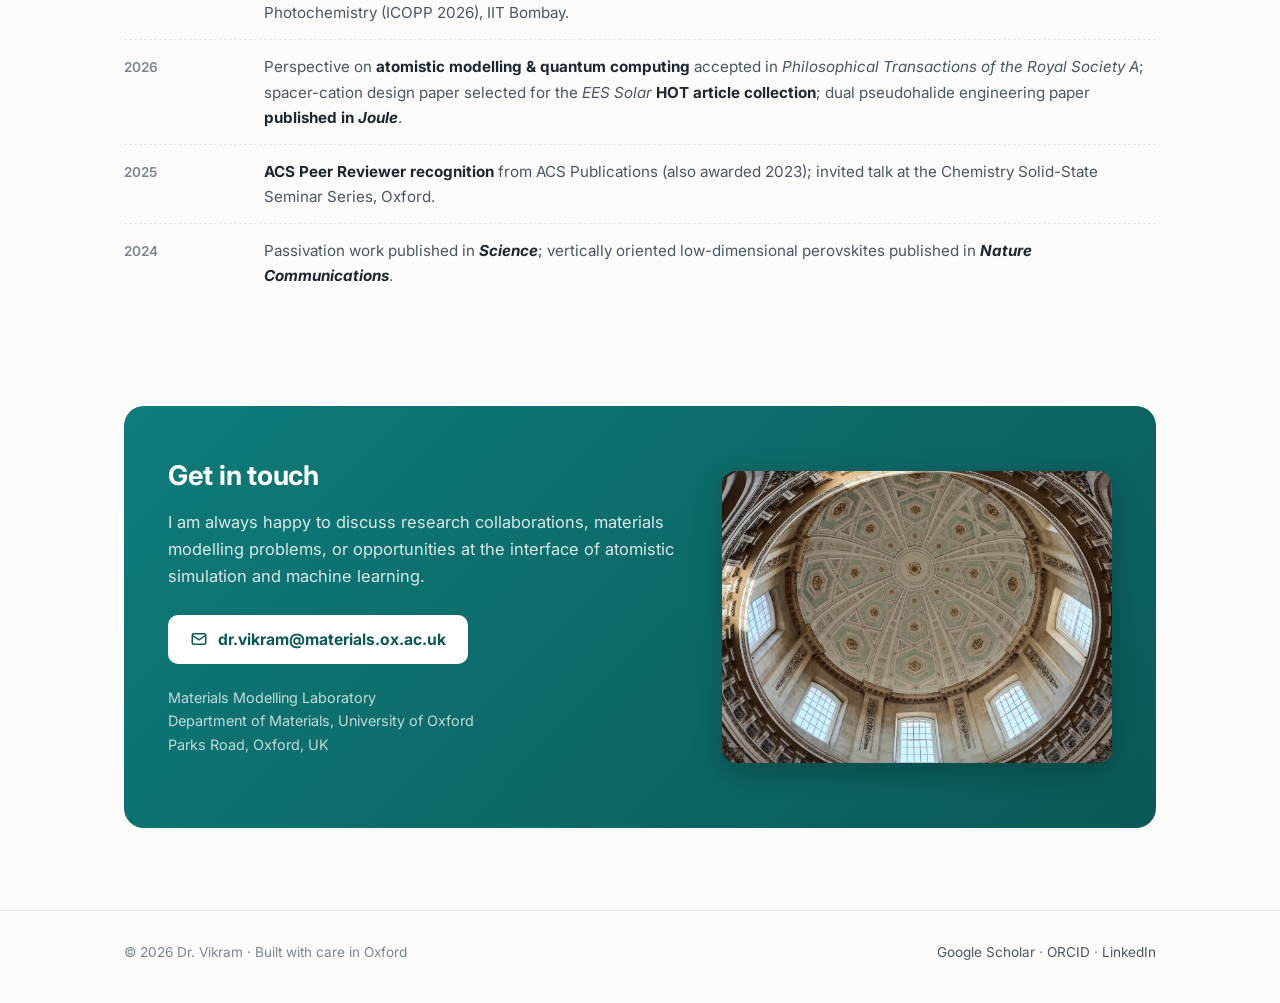
==== commit 9eaba900: "Joule paper now published: move to Journal Articles, update under-review count and news Co-Authored-" ====
--- a/index.html
+++ b/index.html
@@ -89,7 +89,7 @@
     </div>
     <div class="stats">
       <div class="stat"><div class="num">25+</div><div class="label">Publications</div></div>
-      <div class="stat"><div class="num">4</div><div class="label">Under review</div></div>
+      <div class="stat"><div class="num">3</div><div class="label">Under review</div></div>
       <div class="stat"><div class="num">10+</div><div class="label">Years in computational research</div></div>
       <div class="stat"><div class="num">15+</div><div class="label">Students mentored</div></div>
     </div>
@@ -186,7 +186,7 @@
       </li>
       <li class="news-item">
         <div class="news-date">2026</div>
-        <div class="news-text">Perspective on <strong>atomistic modelling &amp; quantum computing</strong> accepted in <em>Philosophical Transactions of the Royal Society A</em>; spacer-cation design paper selected for the <em>EES Solar</em> <strong>HOT article collection</strong>.</div>
+        <div class="news-text">Perspective on <strong>atomistic modelling &amp; quantum computing</strong> accepted in <em>Philosophical Transactions of the Royal Society A</em>; spacer-cation design paper selected for the <em>EES Solar</em> <strong>HOT article collection</strong>; dual pseudohalide engineering paper <strong>published in <em>Joule</em></strong>.</div>
       </li>
       <li class="news-item">
         <div class="news-date">2025</div>
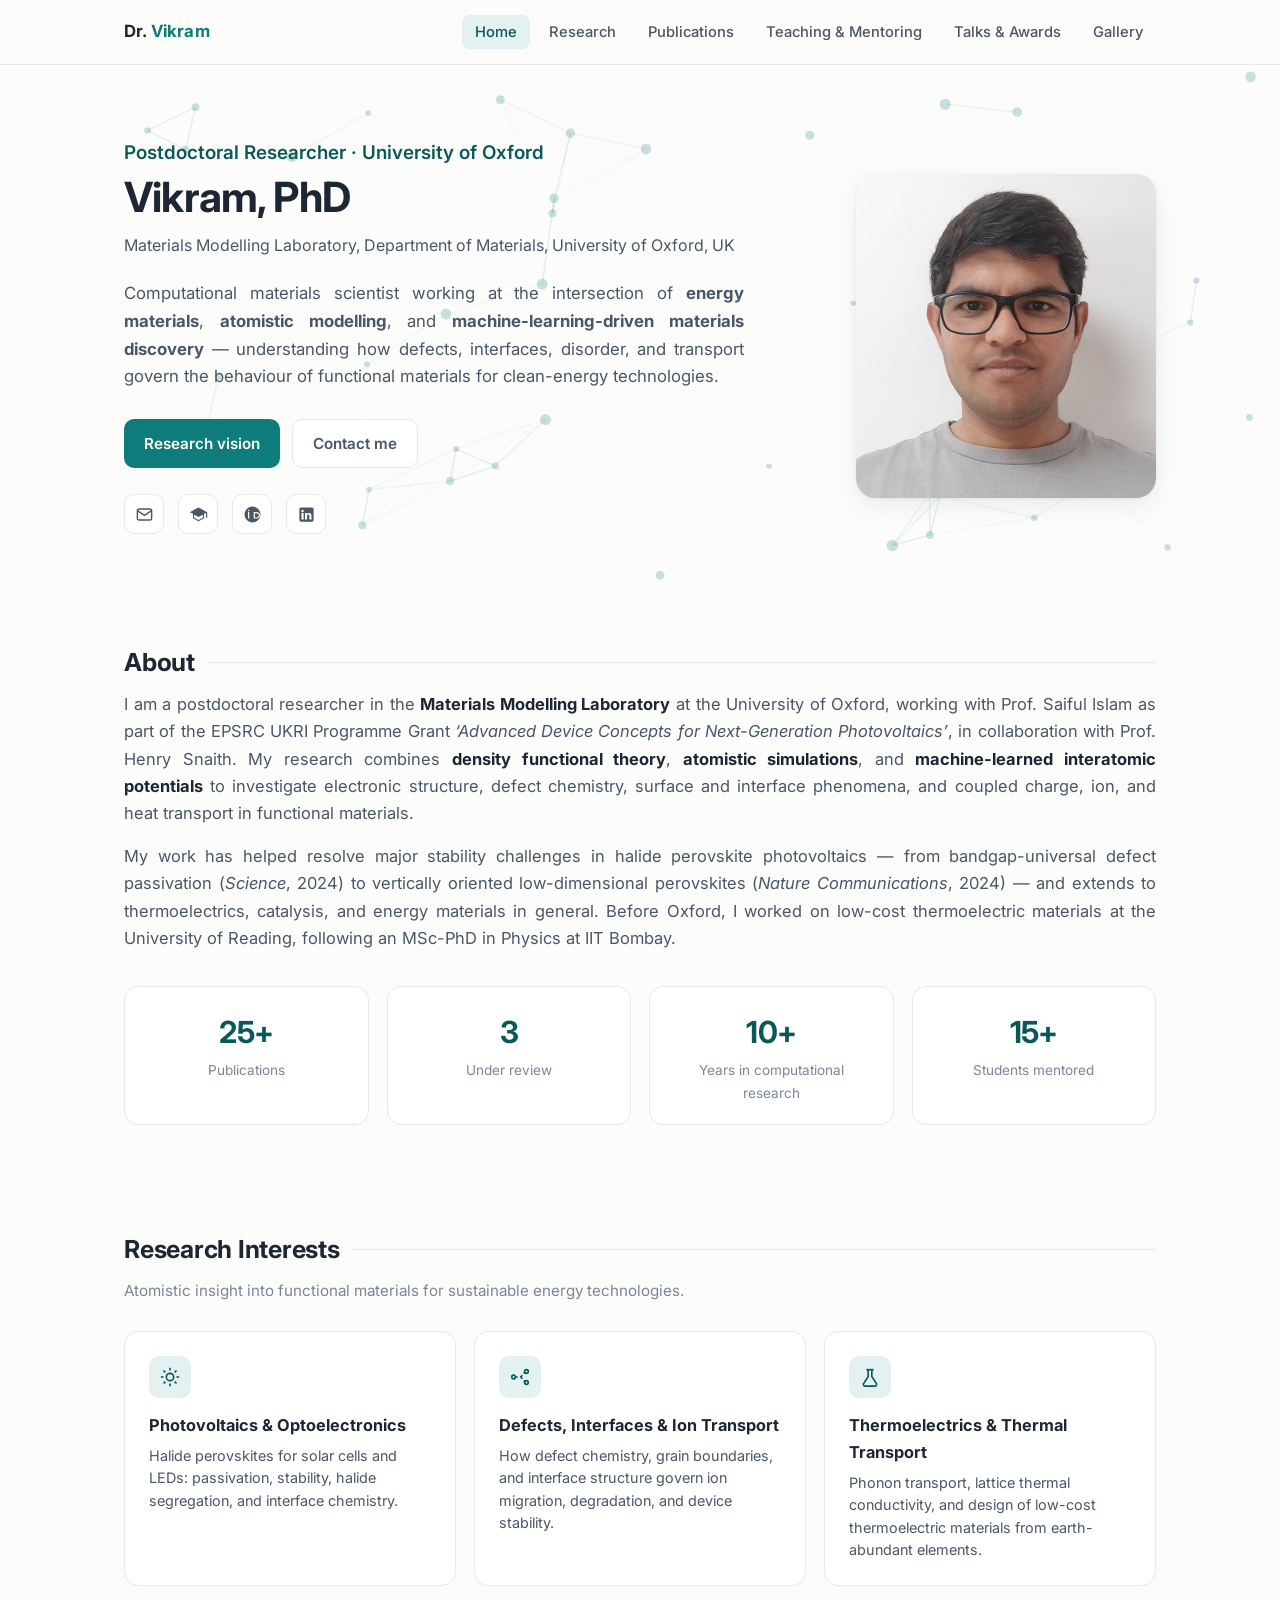
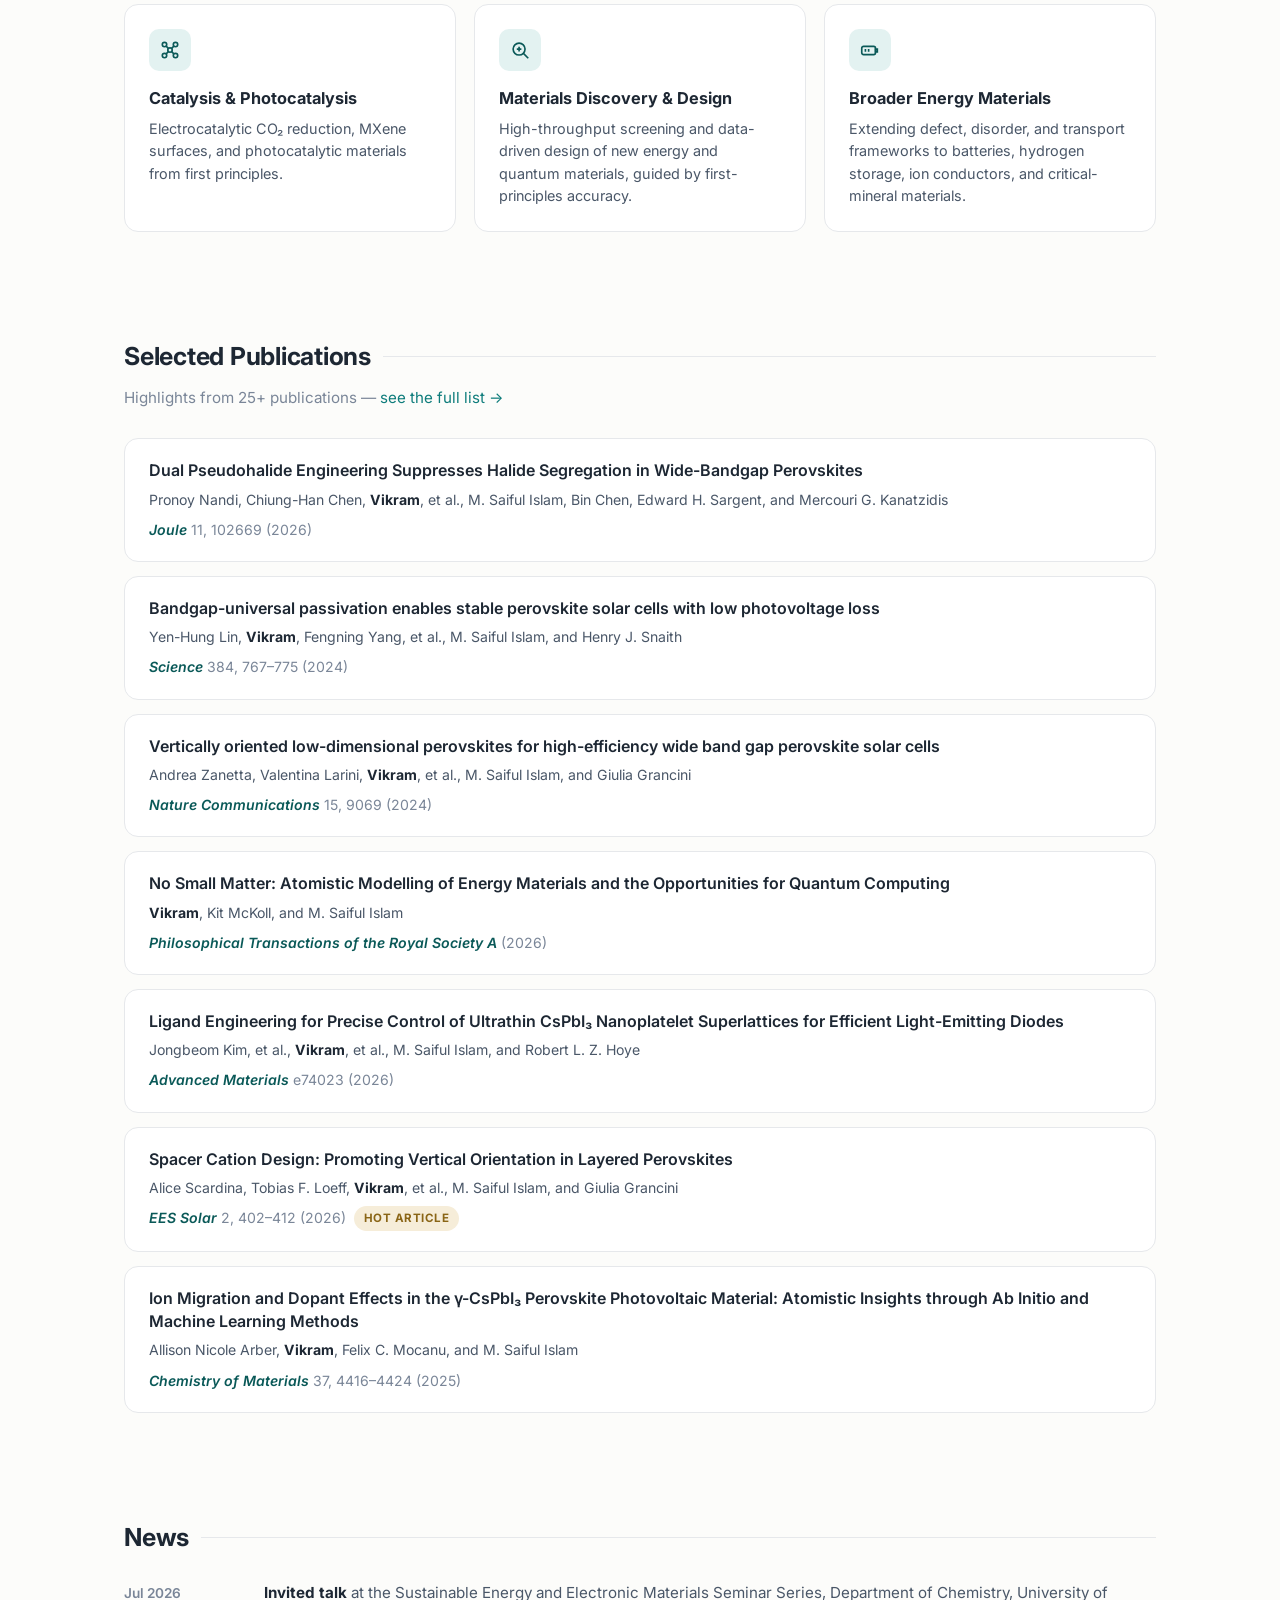
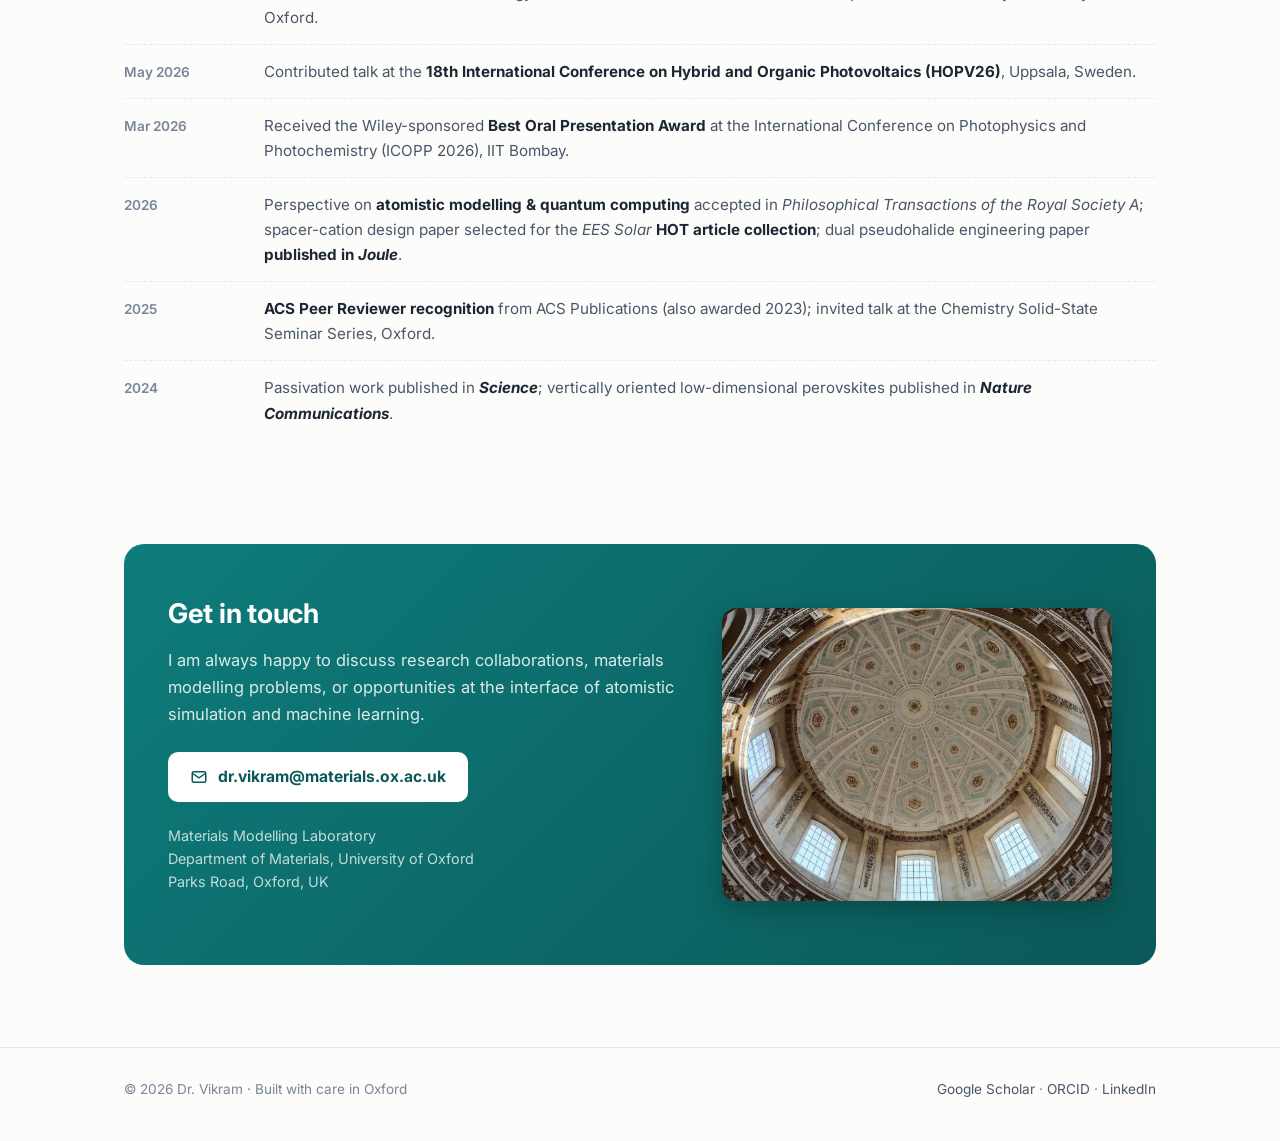
==== commit fc45b0fc: "Add Joule paper to homepage Selected Publications Co-Authored-By: Claude Sonnet 5.5 <noreply@anthrop" ====
--- a/index.html
+++ b/index.html
@@ -136,6 +136,11 @@
     <h2 class="section-title">Selected Publications</h2>
     <p class="section-sub">Highlights from 25+ publications — <a href="publications.html">see the full list &rarr;</a></p>
     <ul class="pub-list">
+      <li class="pub">
+        <div class="pub-title">Dual Pseudohalide Engineering Suppresses Halide Segregation in Wide-Bandgap Perovskites</div>
+        <div class="pub-authors">Pronoy Nandi, Chiung-Han Chen, <span class="me">Vikram</span>, et al., M. Saiful Islam, Bin Chen, Edward H. Sargent, and Mercouri G. Kanatzidis</div>
+        <div class="pub-venue"><span class="journal">Joule</span> 11, 102669 (2026)</div>
+      </li>
       <li class="pub">
         <div class="pub-title">Bandgap-universal passivation enables stable perovskite solar cells with low photovoltage loss</div>
         <div class="pub-authors">Yen-Hung Lin, <span class="me">Vikram</span>, Fengning Yang, et al., M. Saiful Islam, and Henry J. Snaith</div>
